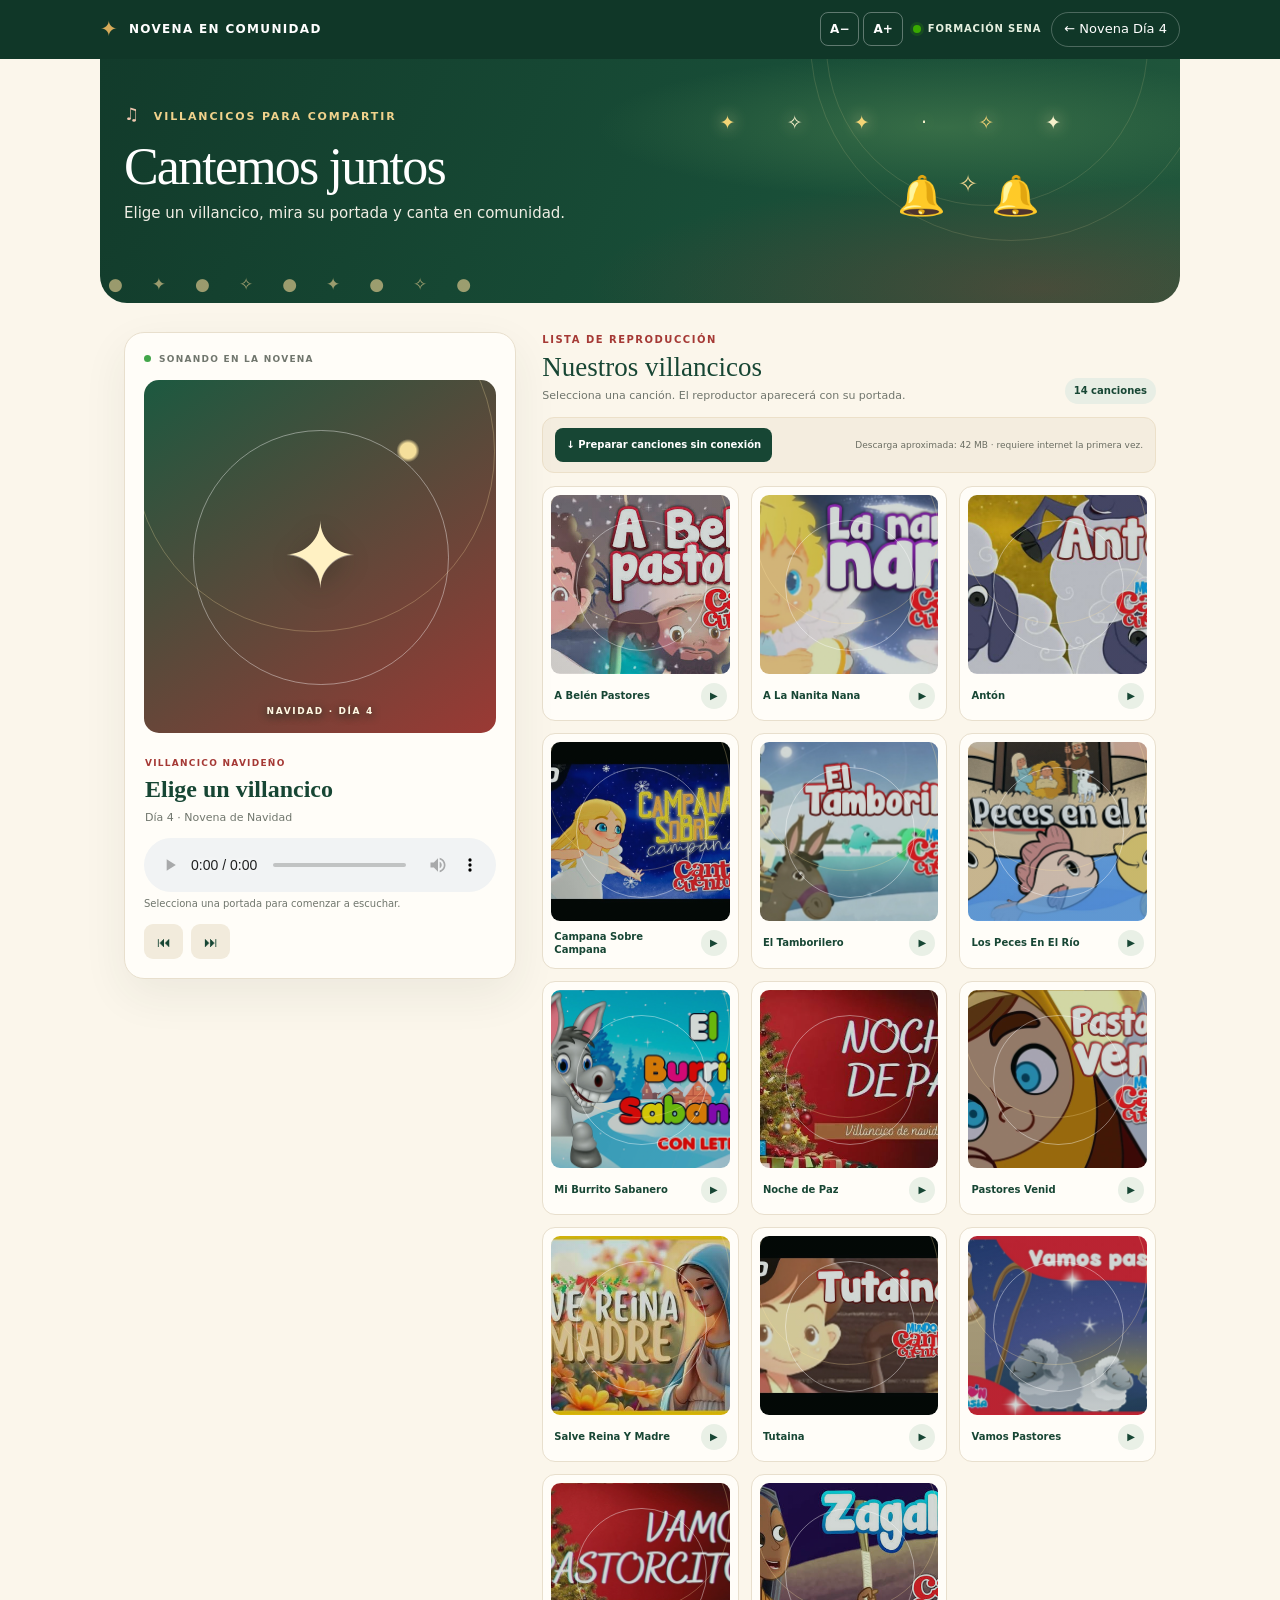
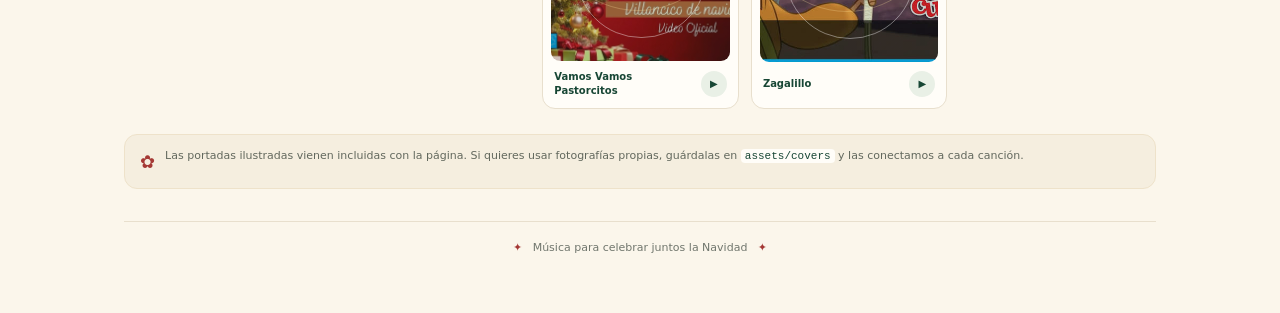
==== villancicos.html @ 40e1afbf "ya termine" ====
<!doctype html>
<html lang="es">
<head>
  <meta charset="utf-8">
  <meta name="viewport" content="width=device-width, initial-scale=1">
  <meta name="theme-color" content="#174634">
  <meta name="description" content="Escucha y comparte los villancicos de la Novena de Navidad, día 4.">
  <link rel="manifest" href="manifest.webmanifest">
  <link rel="icon" href="icon.svg" type="image/svg+xml">
  <title>Villancicos · Novena de Navidad Día 4</title>
  <link rel="stylesheet" href="styles.css">
  <link rel="stylesheet" href="music.css">
  <script src="music.js" defer></script>
  <script src="scale-controls.js" defer></script>
</head>
<body class="music-page">
  <header class="topbar">
    <a class="brand" href="index.html" aria-label="Volver a la novena">
      <span class="brand-mark" aria-hidden="true">✦</span>
      <span>NOVENA EN COMUNIDAD</span>
    </a>
    <div class="topbar-actions">
      <div class="text-size-controls" role="group" aria-label="Tamaño de letra">
        <button class="topbar-tool" id="textSmaller" type="button" aria-label="Disminuir tamaño de letra" title="Disminuir tamaño de letra">A−</button>
        <button class="topbar-tool" id="textLarger" type="button" aria-label="Aumentar tamaño de letra" title="Aumentar tamaño de letra">A+</button>
      </div>
      <span class="sena-chip"><span class="sena-dot" aria-hidden="true"></span> FORMACIÓN SENA</span>
      <a class="topbar-link" href="index.html">← Novena Día 4</a>
    </div>
  </header>

  <main>
    <section class="music-hero" aria-labelledby="musicPageTitle">
      <div class="music-lights" aria-hidden="true"><i>✦</i><i>✧</i><i>✦</i><i>·</i><i>✧</i><i>✦</i></div>
      <div class="music-hero-copy">
        <div class="eyebrow"><span aria-hidden="true">♫</span> Villancicos para compartir</div>
        <h1 id="musicPageTitle">Cantemos juntos</h1>
        <p>Elige un villancico, mira su portada y canta en comunidad.</p>
      </div>
      <div class="music-bells" aria-hidden="true">🔔 <span>✧</span> 🔔</div>
      <div class="music-hero-garland" aria-hidden="true">●　✦　●　✧　●　✦　●　✧　●</div>
    </section>

    <div class="music-layout">
      <aside class="now-playing-card" aria-label="Reproductor de villancicos">
        <div class="now-playing-heading"><span class="live-dot"></span> SONANDO EN LA NOVENA</div>
        <div id="currentCover" class="current-cover cover-art" aria-label="Portada del villancico">
          <span class="cover-symbol" aria-hidden="true">✦</span>
          <span class="cover-wordmark" aria-hidden="true">NAVIDAD · DÍA 4</span>
        </div>
        <div class="current-track-info">
          <span class="current-kicker" id="currentCategory">VILLANCICO NAVIDEÑO</span>
          <h2 id="currentTrackName">Elige un villancico</h2>
          <p id="currentTrackArtist">Día 4 · Novena de Navidad</p>
        </div>
        <audio id="audioPlayer" controls preload="metadata" aria-label="Reproductor de audio"></audio>
        <div class="player-note" id="playerStatus" aria-live="polite">Selecciona una portada para comenzar a escuchar.</div>
        <div class="player-shortcuts">
          <button class="round-control" id="previousTrack" type="button" aria-label="Villancico anterior">⏮</button>
          <button class="round-control" id="nextTrack" type="button" aria-label="Siguiente villancico">⏭</button>
        </div>
      </aside>

      <section class="playlist-panel" aria-labelledby="playlistTitle">
        <div class="playlist-heading">
          <div>
            <div class="section-kicker">LISTA DE REPRODUCCIÓN</div>
            <h2 id="playlistTitle">Nuestros villancicos</h2>
            <p>Selecciona una canción. El reproductor aparecerá con su portada.</p>
          </div>
          <span class="song-count" id="songCount"></span>
        </div>

        <div class="offline-tools">
          <button class="download-all" id="downloadAll" type="button"><span aria-hidden="true">↓</span> Preparar canciones sin conexión</button>
          <p id="offlineStatus" aria-live="polite">Descarga aproximada: 42 MB · requiere internet la primera vez.</p>
        </div>

        <div class="song-grid" id="songGrid" aria-label="Villancicos disponibles"></div>
      </section>
    </div>

    <section class="music-help">
      <span class="help-icon" aria-hidden="true">✿</span>
      <p>Las portadas ilustradas vienen incluidas con la página. Si quieres usar fotografías propias, guárdalas en <code>assets/covers</code> y las conectamos a cada canción.</p>
    </section>

    <footer class="footer"><span aria-hidden="true">✦</span> Música para celebrar juntos la Navidad <span aria-hidden="true">✦</span></footer>
  </main>
</body>
</html>
---- styles.css ----
:root {
  color-scheme: light;
  --pine: #174634;
  --pine-dark: #103728;
  --pine-light: #e8f0e7;
  --red: #a53935;
  --red-soft: #f5e9e4;
  --gold: #d6ab5a;
  --gold-pale: #f3e8cc;
  --cream: #fbf6eb;
  --paper: #fffdf8;
  --ink: #2d372f;
  --muted: #70766d;
  --line: #e8dfcd;
  --shadow: 0 16px 45px #273b2812;
  --reading-size: 16px;
}

* { box-sizing: border-box; }
html { scroll-behavior: smooth; }
body {
  margin: 0;
  background: var(--cream);
  color: var(--ink);
  font: 16px/1.6 system-ui, -apple-system, "Segoe UI", sans-serif;
}
button, a { font: inherit; }
button { cursor: pointer; }
a { color: inherit; text-decoration: none; }

.topbar {
  align-items: center;
  background: var(--pine-dark);
  color: #fff;
  display: flex;
  justify-content: space-between;
  padding: 12px max(24px, calc((100% - 1080px)/2));
}
.brand { align-items: center; display: flex; font-size: 12px; font-weight: 700; gap: 10px; letter-spacing: .11em; }
.brand-mark { color: var(--gold); font-size: 21px; }
.topbar-actions { align-items: center; display: flex; gap: 10px; }
.text-size-controls { align-items: center; display: inline-flex; gap: 4px; }
.topbar-tool, .topbar-action { background: transparent; border: 1px solid #ffffff55; border-radius: 8px; color: #fff; cursor: pointer; font: 700 12px/1 system-ui, sans-serif; min-height: 34px; padding: 7px 9px; }
.topbar-tool { min-width: 37px; }
.topbar-tool:hover, .topbar-action:hover { background: #ffffff18; }
.topbar-action[aria-pressed="true"] { background: #f3e5c5; border-color: #f3e5c5; color: var(--pine-dark); }
.sena-chip { align-items: center; color: #e5efdf; display: inline-flex; font-size: 10px; font-weight: 700; gap: 7px; letter-spacing: .08em; }
.sena-dot { background: #39a900; border-radius: 50%; box-shadow: 0 0 0 3px #39a9002e; height: 8px; width: 8px; }
.topbar-link { border: 1px solid #ffffff40; border-radius: 99px; font-size: 13px; padding: 6px 12px; }
.topbar-link:hover { background: #ffffff14; }

main { margin: 0 auto; max-width: 1080px; padding: 0 24px 56px; }
.hero {
  background:
    radial-gradient(ellipse at 75% 10%, #42734f88 0, transparent 34%),
    radial-gradient(ellipse at 88% 77%, #872f304d 0, transparent 30%),
    linear-gradient(115deg, #133e2e 0%, #194d38 55%, #205039 100%);
  border-radius: 0 0 30px 30px;
  color: #fff;
  margin: 0 -24px 35px;
  min-height: 360px;
  overflow: hidden;
  padding: 52px max(24px, calc((100% - 1032px)/2));
  position: relative;
}
.hero::before, .hero::after { border: 1px solid #e7c57420; border-radius: 50%; content: ""; height: 420px; position: absolute; right: -62px; top: -185px; width: 420px; }
.hero::after { height: 520px; right: -110px; top: -230px; width: 520px; }
.hero-stars { animation: twinkle 4.2s ease-in-out infinite, star-drift 7s ease-in-out infinite; color: #f1d78d9c; font-size: 27px; letter-spacing: 12px; position: absolute; right: 12%; top: 45px; }
.hero-copy { max-width: 630px; position: relative; z-index: 1; }
.eyebrow, .section-kicker { color: #ead39c; font-size: 11px; font-weight: 700; letter-spacing: .17em; text-transform: uppercase; }
.eyebrow span { color: #f0c7b0; font-size: 17px; margin-right: 7px; }
h1, h2, .card-title { font-family: Georgia, "Times New Roman", serif; }
h1 { font-size: clamp(43px, 6vw, 66px); font-weight: 400; letter-spacing: -.035em; line-height: 1.02; margin: 18px 0 13px; }
h1 em { color: #f0d18a; font-style: normal; }
.hero-copy > p { color: #f0eee4; font-size: 17px; margin: 0; max-width: 470px; }
.hero-button { align-items: center; background: #f3e5c5; border-radius: 10px; color: var(--pine-dark); display: inline-flex; font-size: 13px; font-weight: 700; gap: 13px; margin-top: 25px; padding: 11px 16px; }
.hero-button:hover { background: #fff2d2; transform: translateY(-1px); }
.nativity { align-items: center; background: radial-gradient(circle, #f3d5853b, #f3d58500 70%); border-radius: 50%; bottom: 16px; color: #f0cf80; display: flex; height: 260px; justify-content: center; position: absolute; right: 8%; width: 260px; }
.nativity-star { animation: star-glow 3.2s ease-in-out infinite; font-size: 66px; left: 81px; position: absolute; top: 21px; text-shadow: 0 0 32px #ffe2a4; }
.nativity-silhouette { bottom: 7px; color: #e4c989; font-size: 112px; opacity: .8; position: absolute; right: 34px; transform: rotate(-8deg); }
.nativity-candle { animation: candle-flicker 2s ease-in-out infinite; bottom: 36px; font-size: 61px; left: 35px; position: absolute; transform-origin: bottom center; }
.hero-garland { animation: garland-glow 5s ease-in-out infinite; bottom: 0; color: #c6d3a270; font-size: 21px; left: 0; letter-spacing: 5px; overflow: hidden; position: absolute; white-space: nowrap; width: 100%; }
@keyframes twinkle { 0%, 100% { opacity: .45; } 50% { opacity: 1; } }
@keyframes star-drift { 0%, 100% { translate: 0 0; } 50% { translate: 0 -8px; } }
@keyframes star-glow { 0%, 100% { filter: drop-shadow(0 0 8px #ffe2a4); scale: 1; } 50% { filter: drop-shadow(0 0 20px #ffe2a4); scale: 1.1; } }
@keyframes candle-flicker { 0%, 100% { rotate: -1deg; filter: brightness(1); } 50% { rotate: 1deg; filter: brightness(1.16); } }
@keyframes garland-glow { 0%, 100% { color: #c6d3a270; } 50% { color: #e9d18e; } }

.page-shell { align-items: start; display: grid; gap: 34px; grid-template-columns: 264px minmax(0,1fr); }
.rail { position: sticky; top: 20px; }
.rail-heading { color: var(--pine); font-size: 11px; font-weight: 700; letter-spacing: .13em; margin: 0 0 12px 12px; text-transform: uppercase; }
.tiny-star { color: var(--red); font-size: 16px; margin-right: 5px; }
.step-list { display: grid; gap: 5px; }
.step { align-items: center; background: transparent; border: 0; border-radius: 12px; color: #5c675d; display: flex; gap: 12px; padding: 11px 12px; text-align: left; width: 100%; }
.step:hover { background: #f2ecde; }
.step[aria-current="step"] { background: var(--pine-light); color: var(--pine); font-weight: 700; }
.step-num { align-items: center; border: 1px solid #c9c7b9; border-radius: 50%; display: inline-flex; flex: 0 0 28px; font-size: 12px; font-weight: 700; height: 28px; justify-content: center; }
.step[aria-current="step"] .step-num { background: var(--pine); border-color: var(--pine); color: #fff; }
.step-label { font-size: 13px; line-height: 1.35; }
.rail-note { background: #f4ebd9; border: 1px solid #eee2c9; border-radius: 14px; color: #62685c; font-size: 12px; line-height: 1.55; margin-top: 22px; padding: 15px; }
.rail-note p { margin: 6px 0 0; }
.note-icon { font-size: 21px; }

.content { min-width: 0; }
.content.section-enter .section-heading { animation: content-rise .42s cubic-bezier(.2,.7,.2,1) both; }
.content.section-enter .cards { animation: content-rise .5s cubic-bezier(.2,.7,.2,1) .06s both; }
.content.section-enter .bottom-nav { animation: content-rise .45s cubic-bezier(.2,.7,.2,1) .13s both; }
@keyframes content-rise { from { opacity: 0; transform: translateY(14px); filter: blur(2px); } to { opacity: 1; transform: translateY(0); filter: blur(0); } }
.section-heading { align-items: end; display: flex; justify-content: space-between; margin: 0 0 18px; }
.section-kicker { color: var(--red); font-size: 10px; letter-spacing: .15em; }
.section-heading h2, .music-heading h2 { color: var(--pine); font-size: 31px; font-weight: 500; letter-spacing: -.025em; line-height: 1.15; margin: 5px 0 5px; }
.section-heading p, .music-heading p { color: var(--muted); font-size: 13px; margin: 0; }
.reader-tools { display: flex; gap: 7px; }
.tool-btn { background: var(--paper); border: 1px solid var(--line); border-radius: 9px; color: var(--pine); height: 36px; width: 39px; }
.tool-btn:hover { background: var(--gold-pale); }
.cards { display: grid; gap: 11px; }
.prayer-card { background: var(--paper); border: 1px solid var(--line); border-radius: 15px; box-shadow: 0 4px 12px #2b3b250b; overflow: hidden; transition: border-color .22s, box-shadow .22s, transform .22s; }
.prayer-card:hover { box-shadow: 0 7px 19px #2b3b2514; transform: translateY(-1px); }
.prayer-card[open] { border-color: #c6d4c5; }
.prayer-card summary { align-items: center; cursor: pointer; display: flex; gap: 14px; list-style: none; min-height: 75px; padding: 14px 17px; }
.prayer-card summary::-webkit-details-marker { display: none; }
.card-icon { align-items: center; background: var(--red-soft); border-radius: 11px; color: var(--red); display: flex; flex: 0 0 42px; font-size: 19px; height: 42px; justify-content: center; }
.prayer-card:nth-child(even) .card-icon { background: var(--gold-pale); color: #9e742e; }
.card-title { color: var(--pine); display: block; font-size: 18px; line-height: 1.25; }
.card-subtitle { color: var(--muted); display: block; font-size: 11px; margin-top: 4px; }
.chevron { color: #81877c; font-size: 19px; margin-left: auto; transition: transform .18s; }
details[open] .chevron { transform: rotate(180deg); }
.prayer-body { border-top: 1px solid #eee8db; font-size: var(--reading-size); padding: 18px 22px 22px 73px; }
details[open] .prayer-body { animation: prayer-drop .34s cubic-bezier(.2,.7,.2,1) both; transform-origin: top; }
@keyframes prayer-drop { from { opacity: 0; transform: translateY(-9px); } to { opacity: 1; transform: translateY(0); } }
.prayer-body p { margin: 0; }
.prayer-body p + p { margin-top: 13px; }
.gozo-list { display: grid; gap: 7px; margin-top: 18px; }
.gozo-item { background: #fcfaf4; border: 1px solid #e9e1d1; border-radius: 10px; overflow: hidden; }
.gozo-item[open] { border-color: #c6d4c5; }
.gozo-item summary { align-items: center; color: var(--pine); cursor: pointer; display: flex; font: 700 13px/1.3 system-ui, sans-serif; gap: 10px; list-style: none; min-height: 46px; padding: 7px 11px; }
.gozo-item summary::-webkit-details-marker { display: none; }
.gozo-number { align-items: center; background: #e8efe5; border-radius: 50%; color: var(--pine); display: inline-flex; flex: 0 0 29px; font-size: 12px; height: 29px; justify-content: center; }
.gozo-chevron { color: #81877c; font-size: 17px; margin-left: auto; transition: transform .18s; }
.gozo-item[open] .gozo-chevron { transform: rotate(180deg); }
.gozo-body { border-top: 1px solid #eee8db; line-height: 1.65; padding: 12px 14px 14px 50px; }
.gozo-body p { margin: 0; }
.gozo-body .gozo-response { background: #f2ebdc; border-radius: 8px; color: var(--pine); font-size: .9em; margin-top: 12px; padding: 9px 11px; }
.gozo-item[open] .gozo-body { animation: prayer-drop .3s cubic-bezier(.2,.7,.2,1) both; transform-origin: top; }
.response-prayers { align-items: center; display: flex; flex-wrap: wrap; gap: 7px; margin-top: 15px; }
.response-label { color: var(--muted); flex: 0 0 100%; font: 700 10px/1.3 system-ui, sans-serif; letter-spacing: .08em; text-transform: uppercase; }
.response-button { background: #f2ebdc; border: 1px solid #eadfc9; border-radius: 8px; color: var(--pine); cursor: pointer; font: 600 11px/1.2 system-ui, sans-serif; padding: 8px 10px; transition: background .2s, transform .2s; }
.response-button:hover { background: #e4edde; transform: translateY(-1px); }
.response-button[aria-expanded="true"] { background: var(--pine); border-color: var(--pine); color: #fff; }
.response-text { background: #fbf7ee; border-left: 3px solid var(--gold); border-radius: 0 10px 10px 0; color: var(--ink); flex: 0 0 100%; font-size: .92em; line-height: 1.6; margin-top: 3px; padding: 13px 15px; }
.response-text[hidden] { display: none; }
.response-text.is-visible { animation: prayer-drop .34s cubic-bezier(.2,.7,.2,1) both; }
.response-text strong { color: var(--pine); display: block; font: 700 11px/1.3 system-ui, sans-serif; margin-bottom: 7px; }
.response-text p { margin: 0; }
.continue-button { background: transparent; border: 0; color: var(--pine); cursor: pointer; display: block; font: 700 11px/1.3 system-ui, sans-serif; margin-top: 14px; padding: 5px 0; text-decoration: underline; text-underline-offset: 3px; }
.continue-button:hover { color: var(--red); }
.pending { background: #f8f2e6; border-left: 3px solid var(--gold); color: #665d4b; font-size: .9em; line-height: 1.55; padding: 12px 14px; }
.pending strong { color: var(--pine); }
.bottom-nav { display: flex; justify-content: space-between; margin-top: 18px; }
.nav-btn { background: var(--pine); border: 0; border-radius: 10px; color: #fff; font-size: 13px; font-weight: 600; padding: 10px 15px; }
.nav-btn:hover:not(:disabled) { background: #215b41; }
.nav-btn.secondary { background: transparent; border: 1px solid var(--line); color: var(--pine); }
.nav-btn:disabled { background: #dedfd7; border-color: #dedfd7; color: #81847b; cursor: default; }
.open-music-page { background: var(--pine); border-radius: 8px; color: #fff; display: inline-block; font: 600 12px/1.3 system-ui, sans-serif; margin-top: 14px; padding: 9px 12px; }
.open-music-page:hover { background: #215b41; }

.credits { align-items: center; background: #f2ebdb; border: 1px solid #e8ddc7; border-radius: 17px; display: flex; gap: 17px; margin-top: 53px; padding: 21px 24px; }
.credits-mark { align-items: center; background: var(--pine); border-radius: 50%; color: var(--gold); display: flex; flex: 0 0 49px; font-family: Georgia, "Times New Roman", serif; font-size: 23px; height: 49px; justify-content: center; }
.credits-copy { min-width: 0; }
.credits-copy h2 { color: var(--pine); font-size: clamp(19px, 2.5vw, 24px); font-weight: 500; line-height: 1.2; margin: 4px 0; }
.credits-copy p { color: #5f675d; font-size: 12px; margin: 3px 0 0; }
.credits-copy .credits-cohort { color: var(--muted); font-size: 11px; }
.credits-cohort strong { color: var(--red); font-weight: 600; }
.brand-manual-link { background: #fffdf8; border: 1px solid #d7e4ce; border-radius: 9px; color: #267300; flex: 0 0 auto; font-size: 10px; font-weight: 700; margin-left: auto; padding: 8px 10px; }
.brand-manual-link:hover { background: #f1f8eb; }
.source-links { align-items: center; color: var(--muted); display: flex; flex-wrap: wrap; font-size: 11px; gap: 8px 15px; margin: 13px 3px 0; }
.source-links a { color: var(--pine); text-decoration: underline; text-underline-offset: 3px; }
.source-links a:hover { color: var(--red); }
.footer { border-top: 1px solid var(--line); color: var(--muted); font-size: 11px; margin-top: 50px; padding-top: 17px; text-align: center; }
.footer span { color: var(--red); padding: 0 7px; }
.sr-only { clip: rect(0,0,0,0); clip-path: inset(50%); height: 1px; overflow: hidden; position: absolute; white-space: nowrap; width: 1px; }
[data-page-scaled-text] { font-size: calc(var(--page-base-font-size) * var(--page-text-scale, 1)) !important; }

.celebration-mode .hero,
.celebration-mode .rail,
.celebration-mode .credits,
.celebration-mode .source-links,
.celebration-mode main > .footer { display: none !important; }
.celebration-mode .topbar { position: sticky; top: 0; z-index: 10; }
.celebration-mode .topbar-actions > :not(#celebrationToggle) { display: none !important; }
.celebration-mode .topbar { justify-content: flex-end; }
.celebration-mode .brand { margin-right: auto; }
.celebration-mode .page-shell { display: block; margin: 22px auto; max-width: 980px; }
.celebration-mode .content { --page-text-scale: 1.35; }
.celebration-mode .section-heading h2 { font-size: clamp(32px, 5vw, 44px); }
.celebration-mode .prayer-body { font-size: clamp(20px, 2.4vw, 26px); line-height: 1.75; padding: 26px clamp(20px, 5vw, 60px); }
.celebration-mode .prayer-card summary { min-height: 86px; }
.celebration-mode .card-title { font-size: 21px; }
.celebration-mode .card-subtitle { font-size: 14px; }
.celebration-mode .bottom-nav { margin-top: 24px; }
.celebration-mode .nav-btn { font-size: 18px; padding: 14px 19px; }
.celebration-mode .gozo-item summary { min-height: 58px; font-size: 17px; }
.celebration-mode .gozo-body { font-size: 1em; padding: 18px 22px; }
.celebration-mode .gozo-body .gozo-response { font-size: .92em; padding: 12px 14px; }

@media (max-width: 760px) {
  .topbar { padding: 11px 18px; }
  .topbar { flex-wrap: wrap; gap: 8px; }
  .topbar-actions { flex-wrap: wrap; gap: 6px; justify-content: flex-end; }
  .topbar-tool, .topbar-action { font-size: 11px; min-height: 32px; padding: 6px 7px; }
  .sena-chip { font-size: 9px; }
  main { padding: 0 16px 42px; }
  .hero { margin: 0 -16px 27px; min-height: 337px; padding: 40px 23px; }
  .hero-stars { right: 4%; top: 19px; }
  .hero-copy { max-width: 75%; }
  .hero-copy > p { font-size: 15px; }
  .nativity { bottom: -27px; right: -26px; transform: scale(.72); transform-origin: bottom right; }
  .page-shell { display: block; }
  .rail { margin-bottom: 23px; position: static; }
  .rail-heading, .rail-note { display: none; }
  .step-list { display: flex; gap: 7px; overflow-x: auto; padding: 0 0 5px; }
  .step { flex: 0 0 auto; padding: 7px; width: auto; }
  .step-label { display: none; }
  .section-heading h2 { font-size: 27px; }
  .section-heading p { max-width: 270px; }
  .prayer-body { padding: 15px; }
  .gozo-body { padding: 12px; }
  .credits { gap: 12px; margin-top: 39px; padding: 17px 15px; }
  .credits-mark { flex-basis: 39px; height: 39px; }
  .brand-manual-link { font-size: 9px; padding: 7px; }
  .source-links { align-items: flex-start; flex-direction: column; gap: 4px; }
}
@media (max-width: 420px) {
  .brand { font-size: 10px; }
  .topbar-link { font-size: 11px; }
  .hero { min-height: 325px; }
  .hero-copy { max-width: 90%; }
  .hero h1 { font-size: 43px; }
  .hero-stars { opacity: .65; }
  .nativity { opacity: .65; transform: scale(.58); }
  .section-heading { align-items: start; }
  .section-heading p { max-width: 230px; }
  .music-heading { align-items: start; }
}
@media (prefers-reduced-motion: reduce) {
  *, *::before, *::after { scroll-behavior: auto !important; transition-duration: .01ms !important; animation-duration: .01ms !important; animation-iteration-count: 1 !important; }
  .prayer-card:hover, .response-button:hover { transform: none; }
}

.print-program { display: none; }
@page { size: A4; margin: 16mm 14mm; }
@media print {
  body { background: #fff !important; color: #222 !important; font: 10pt/1.45 Georgia, "Times New Roman", serif; }
  body > header, body > main > :not(#printProgram) { display: none !important; }
  body > main { display: block !important; margin: 0 !important; max-width: none !important; padding: 0 !important; }
  #printProgram, #printProgram[hidden] { display: block !important; color: #222; }
  #printProgram h1, #printProgram h2, #printProgram h3, #printProgram h4 { color: #174634 !important; font-family: Georgia, "Times New Roman", serif; }
  .print-title { border-bottom: 2px solid #174634; font-size: 24pt; margin: 0 0 4pt; padding-bottom: 7pt; }
  .print-subtitle { color: #555; font: 9pt/1.4 system-ui, sans-serif; margin: 0 0 18pt; }
  .print-moment { margin: 0 0 15pt; }
  .print-moment > h2 { border-bottom: 1px solid #c9d4c6; font-size: 16pt; margin: 15pt 0 8pt; padding-bottom: 4pt; page-break-after: avoid; }
  .print-reading { margin: 0 0 10pt; page-break-inside: avoid; }
  .print-reading h3 { font-size: 12pt; margin: 8pt 0 4pt; page-break-after: avoid; }
  .print-reading h4 { font-size: 10pt; margin: 7pt 0 3pt; }
  .print-reading p { margin: 0 0 5pt; text-align: justify; }
  .print-gozos { margin: 5pt 0 0; padding-left: 23pt; }
  .print-gozos li { margin: 0 0 9pt; padding-left: 3pt; page-break-inside: avoid; }
  .print-response { color: #174634; font-weight: 700; margin-top: 3pt !important; text-align: left !important; }
  .print-song-grid { display: grid; gap: 9pt; grid-template-columns: repeat(3, 1fr); margin-top: 10pt; }
  .print-song-grid figure { align-items: center; display: flex; gap: 7pt; margin: 0; page-break-inside: avoid; }
  .print-song-grid img { border-radius: 5pt; height: 55pt; object-fit: cover; width: 55pt; }
  .print-song-grid figcaption { font: 9pt/1.3 system-ui, sans-serif; font-weight: 700; }
  .print-sources { border-top: 1px solid #bbb; font: 8pt/1.4 system-ui, sans-serif; margin-top: 18pt; padding-top: 7pt; }
  .print-sources h2 { font-size: 11pt; margin: 0 0 5pt; }
  .print-sources p { margin: 2pt 0; overflow-wrap: anywhere; }
  * { -webkit-print-color-adjust: exact !important; print-color-adjust: exact !important; }
}
---- music.css ----
.music-page { min-height: 100vh; }
.music-hero {
  background:
    radial-gradient(ellipse at 78% 28%, #61985c66 0, transparent 29%),
    radial-gradient(ellipse at 87% 94%, #9f3b3952 0, transparent 34%),
    linear-gradient(115deg, #123b2b 0%, #184d37 57%, #21573c 100%);
  border-radius: 0 0 27px 27px;
  color: white;
  margin: 0 -24px 29px;
  min-height: 244px;
  overflow: hidden;
  padding: 42px max(24px, calc((100% - 1032px)/2));
  position: relative;
}
.music-hero::before, .music-hero::after { border: 1px solid #f4db9b24; border-radius: 50%; content: ""; height: 320px; position: absolute; right: 3%; top: -175px; width: 320px; }
.music-hero::after { height: 400px; right: -3%; top: -220px; width: 400px; }
.music-hero-copy { max-width: 600px; position: relative; z-index: 1; }
.music-hero h1 { font-size: clamp(36px, 5vw, 52px); margin: 12px 0 8px; }
.music-hero-copy > p { color: #f0eee4; font-size: 15px; margin: 0; }
.music-hero .eyebrow { color: #f0d28c; }
.music-lights { display: flex; gap: clamp(20px, 4vw, 52px); position: absolute; right: 11%; top: 48px; }
.music-lights i { animation: music-light 2.7s ease-in-out infinite; color: #f4d476; font-size: 19px; font-style: normal; text-shadow: 0 0 16px #ffe6a6; }
.music-lights i:nth-child(2n) { animation-delay: .7s; color: #f6f0cb; }
.music-lights i:nth-child(3n) { animation-delay: 1.3s; }
@keyframes music-light { 0%, 100% { opacity: .4; transform: scale(.8); } 50% { opacity: 1; transform: scale(1.22); } }
.music-bells { animation: bell-sway 4s ease-in-out infinite; font-size: 39px; position: absolute; right: 13%; top: 106px; transform-origin: top center; }
.music-bells span { color: #efd48e; font-size: 24px; vertical-align: top; }
@keyframes bell-sway { 0%, 100% { rotate: -3deg; } 50% { rotate: 3deg; } }
.music-hero-garland { animation: music-garland 4.5s ease-in-out infinite; bottom: 5px; color: #e8cf92a3; font-size: 17px; left: 8px; letter-spacing: 6px; position: absolute; white-space: nowrap; }
@keyframes music-garland { 0%, 100% { opacity: .45; } 50% { opacity: 1; } }

.music-layout { align-items: start; display: grid; gap: 26px; grid-template-columns: minmax(290px, .78fr) minmax(0, 1.22fr); }
.playlist-panel { grid-column: 2; grid-row: 1; min-width: 0; }
.now-playing-card { background: var(--paper); border: 1px solid var(--line); border-radius: 20px; box-shadow: var(--shadow); grid-column: 1; grid-row: 1; padding: 19px; position: sticky; top: 15px; }
.now-playing-heading { align-items: center; color: var(--muted); display: flex; font-size: 9px; font-weight: 700; gap: 8px; letter-spacing: .14em; margin-bottom: 14px; }
.live-dot { animation: live-pulse 2s ease-out infinite; background: #42a64a; border-radius: 50%; height: 7px; width: 7px; }
@keyframes live-pulse { 0% { box-shadow: 0 0 0 0 #42a64a66; } 70%, 100% { box-shadow: 0 0 0 7px #42a64a00; } }
.cover-art { align-items: center; aspect-ratio: 1 / 1; background: var(--cover-background, radial-gradient(circle at 75% 20%, #f5df9b 0 2%, transparent 3%), linear-gradient(145deg, #1c5940, #9b3934)); border-radius: 15px; color: #fff1c3; display: flex; justify-content: center; overflow: hidden; position: relative; }
.cover-art::before, .cover-art::after { border: 1px solid #fff6; border-radius: 50%; content: ""; height: 72%; left: 14%; position: absolute; top: 14%; width: 72%; }
.cover-art::after { animation: cover-orbit 14s linear infinite; border-color: #ffe6a344; height: 102%; left: -3%; top: -31%; width: 102%; }
@keyframes cover-orbit { to { rotate: 360deg; } }
.cover-symbol { filter: drop-shadow(0 7px 12px #101a1044); font-size: clamp(58px, 7vw, 90px); position: relative; text-shadow: 0 1px 0 #fff6; z-index: 1; }
.cover-wordmark { bottom: 14px; color: #fff9e4; font-size: 9px; font-weight: 700; left: 0; letter-spacing: .18em; position: absolute; right: 0; text-align: center; text-shadow: 0 2px 8px #102d20; z-index: 1; }
.current-cover { width: 100%; }
.cover-art.has-photo { background-position: center; background-size: cover; }
.cover-art.has-photo .cover-symbol, .cover-art.has-photo .cover-wordmark { display: none; }
.current-track-info { margin: 15px 1px 12px; }
.current-kicker { color: var(--red); font-size: 9px; font-weight: 700; letter-spacing: .14em; }
.current-track-info h2 { color: var(--pine); font-size: 24px; line-height: 1.15; margin: 3px 0 5px; overflow-wrap: anywhere; }
.current-track-info p { color: var(--muted); font-size: 11px; margin: 0; }
.now-playing-card audio { display: block; min-height: 42px; width: 100%; }
.player-note { color: var(--muted); font-size: 10px; line-height: 1.45; margin-top: 5px; min-height: 15px; }
.player-shortcuts { display: flex; gap: 8px; margin-top: 12px; }
.round-control { background: #f2ebdc; border: 0; border-radius: 9px; color: var(--pine); font-size: 14px; height: 35px; width: 39px; }
.round-control:hover { background: var(--gold-pale); }

.playlist-heading { align-items: end; display: flex; justify-content: space-between; margin: 0 0 13px; }
.playlist-heading h2 { color: var(--pine); font-size: 27px; font-weight: 500; line-height: 1.15; margin: 4px 0; }
.playlist-heading p { color: var(--muted); font-size: 11px; margin: 0; }
.song-count { background: #e8eee5; border-radius: 99px; color: var(--pine); flex: 0 0 auto; font-size: 10px; font-weight: 700; padding: 5px 9px; }
.offline-tools { align-items: center; background: #f4eddf; border: 1px solid #ece0c9; border-radius: 12px; display: flex; gap: 11px; justify-content: space-between; margin-bottom: 13px; padding: 10px 12px; }
.offline-tools p { color: #6b6e63; font-size: 9px; line-height: 1.35; margin: 0; text-align: right; }
.download-all { background: var(--pine); border: 0; border-radius: 8px; color: white; flex: 0 0 auto; font-size: 10px; font-weight: 700; padding: 9px 11px; }
.download-all:hover:not(:disabled) { background: #226044; }
.download-all:disabled { cursor: wait; opacity: .65; }
.song-grid { display: grid; gap: 12px; grid-template-columns: repeat(3, minmax(0, 1fr)); }
.song-card { background: var(--paper); border: 1px solid var(--line); border-radius: 13px; color: var(--ink); cursor: pointer; min-width: 0; overflow: hidden; padding: 8px; text-align: left; transition: transform .18s, border-color .18s, box-shadow .18s; }
.song-card:hover { border-color: #bdcdb9; box-shadow: 0 8px 22px #253e2815; transform: translateY(-3px); }
.song-card[aria-current="true"] { border-color: var(--pine); box-shadow: 0 0 0 2px #17463418; }
.song-card .cover-art { border-radius: 9px; }
.song-card .cover-symbol { font-size: clamp(32px, 5vw, 54px); }
.song-card .cover-wordmark { bottom: 8px; font-size: 7px; }
.song-card-footer { align-items: center; display: flex; gap: 6px; justify-content: space-between; padding: 9px 3px 3px; }
.song-card-title { color: var(--pine); display: -webkit-box; font-size: 10px; font-weight: 700; line-height: 1.35; overflow: hidden; -webkit-box-orient: vertical; -webkit-line-clamp: 2; }
.song-card-play { align-items: center; background: #e9f0e6; border-radius: 50%; color: var(--pine); display: flex; flex: 0 0 26px; font-size: 10px; height: 26px; justify-content: center; }
.song-card[aria-current="true"] .song-card-play { background: var(--pine); color: white; }
.offline-tag { color: #51843d; font-size: 8px; font-weight: 700; margin: 0 3px 3px; }
.music-help { align-items: start; background: #f5eedf; border: 1px solid #eee2ca; border-radius: 13px; color: #62685d; display: flex; font-size: 11px; gap: 10px; line-height: 1.5; margin-top: 25px; padding: 13px 15px; }
.music-help p { margin: 0; }
.music-help code { background: #fffdf8; border-radius: 4px; color: var(--pine); padding: 1px 4px; }
.help-icon { color: var(--red); font-size: 18px; }
.music-page .footer { margin-top: 32px; }

@media (max-width: 760px) {
  .music-hero { margin: 0 -16px 23px; min-height: 218px; padding: 35px 22px; }
  .music-hero-copy { max-width: 78%; }
  .music-hero h1 { font-size: clamp(34px, 9vw, 45px); }
  .music-hero .eyebrow { font-size: 9px; }
  .music-lights { gap: 17px; right: 7%; top: 22px; }
  .music-lights i { font-size: 14px; }
  .music-bells { bottom: 30px; font-size: 31px; right: 8%; top: auto; }
  .music-hero-garland { font-size: 12px; letter-spacing: 3px; }
  .music-layout { display: flex; flex-direction: column; gap: 20px; }
  .now-playing-card { order: 0; padding: 15px; position: static; width: 100%; }
  .playlist-panel { order: 1; width: 100%; }
  .current-cover { margin: 0 auto; max-width: 310px; }
  .song-grid { gap: 9px; grid-template-columns: repeat(3, minmax(0, 1fr)); }
  .offline-tools { align-items: flex-start; flex-direction: column; gap: 6px; }
  .offline-tools p { text-align: left; }
}
@media (max-width: 430px) {
  .music-hero-copy { max-width: 93%; }
  .song-grid { grid-template-columns: repeat(2, minmax(0, 1fr)); }
  .song-card-title { font-size: 11px; }
}
@media (prefers-reduced-motion: reduce) {
  .music-lights i, .music-bells, .music-hero-garland, .live-dot, .cover-art::after, .song-card { animation: none !important; transition: none !important; }
}
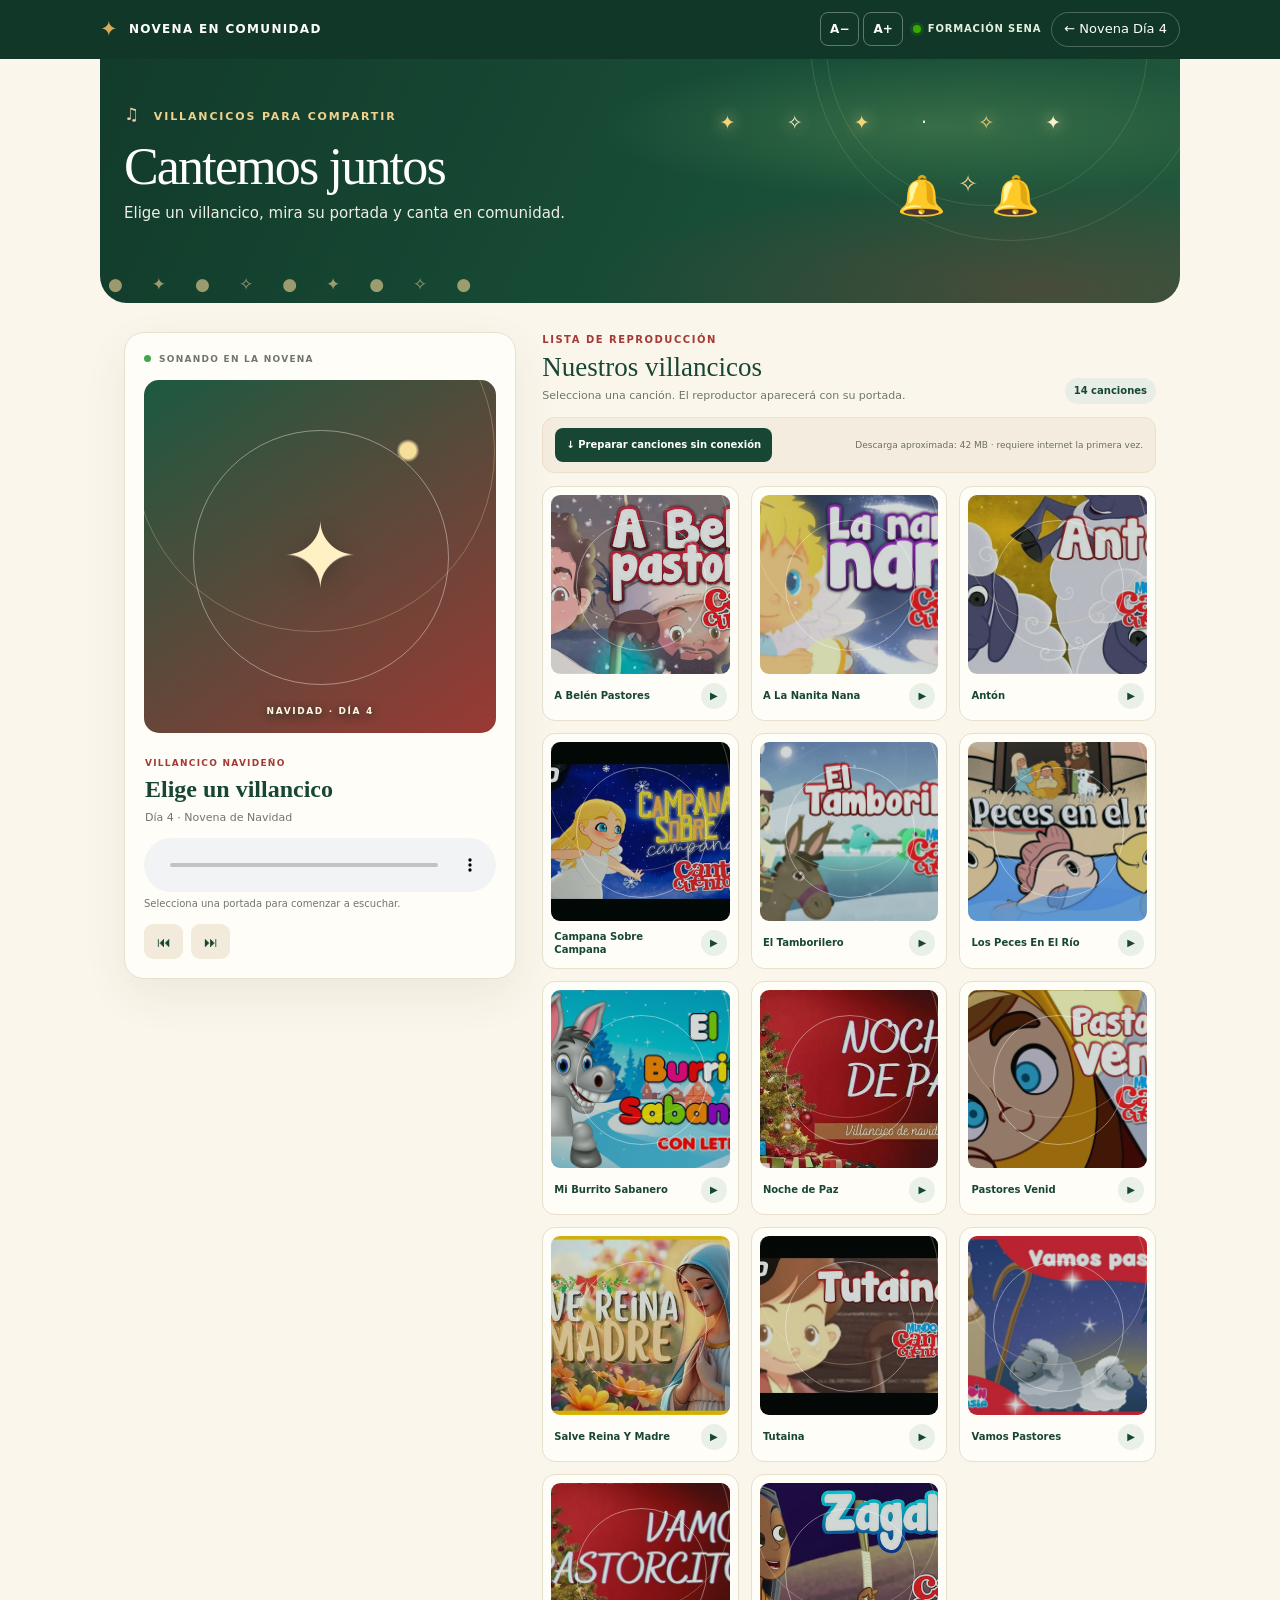
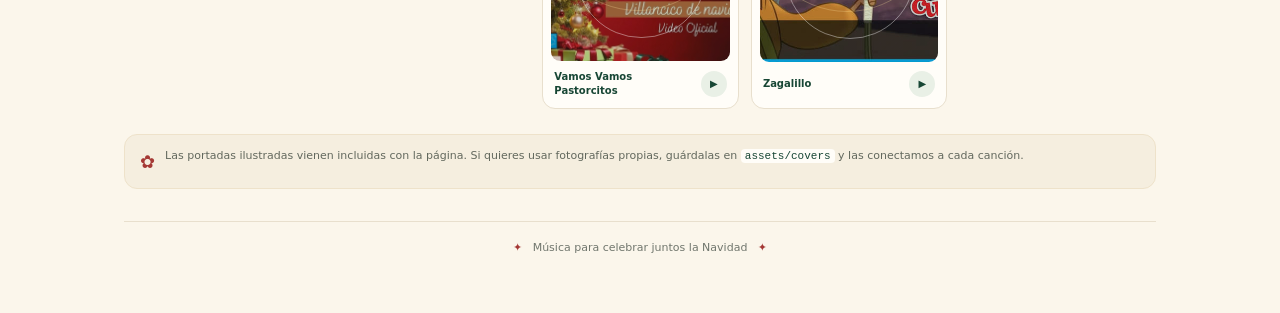
==== commit 34615d99: "ya termine" ====
--- a/villancicos.html
+++ b/villancicos.html
@@ -6,12 +6,12 @@
   <meta name="theme-color" content="#174634">
   <meta name="description" content="Escucha y comparte los villancicos de la Novena de Navidad, día 4.">
   <link rel="manifest" href="manifest.webmanifest">
-  <link rel="icon" href="icon.svg" type="image/svg+xml">
+  <link rel="icon" href="assets/images/icon.svg" type="image/svg+xml">
   <title>Villancicos · Novena de Navidad Día 4</title>
-  <link rel="stylesheet" href="styles.css">
-  <link rel="stylesheet" href="music.css">
-  <script src="music.js" defer></script>
-  <script src="scale-controls.js" defer></script>
+  <link rel="stylesheet" href="css/styles.css">
+  <link rel="stylesheet" href="css/music.css">
+  <script src="js/music.js" defer></script>
+  <script src="js/scale-controls.js" defer></script>
 </head>
 <body class="music-page">
   <header class="topbar">
--- a/css/styles.css
+++ b/css/styles.css
@@ -0,0 +1,289 @@
+:root {
+  color-scheme: light;
+  --pine: #174634;
+  --pine-dark: #103728;
+  --pine-light: #e8f0e7;
+  --red: #a53935;
+  --red-soft: #f5e9e4;
+  --gold: #d6ab5a;
+  --gold-pale: #f3e8cc;
+  --cream: #fbf6eb;
+  --paper: #fffdf8;
+  --ink: #2d372f;
+  --muted: #70766d;
+  --line: #e8dfcd;
+  --shadow: 0 16px 45px #273b2812;
+  --reading-size: 16px;
+}
+
+* { box-sizing: border-box; }
+html { scroll-behavior: smooth; }
+body {
+  margin: 0;
+  background: var(--cream);
+  color: var(--ink);
+  font: 16px/1.6 system-ui, -apple-system, "Segoe UI", sans-serif;
+}
+button, a { font: inherit; }
+button { cursor: pointer; }
+a { color: inherit; text-decoration: none; }
+
+.topbar {
+  align-items: center;
+  background: var(--pine-dark);
+  color: #fff;
+  display: flex;
+  justify-content: space-between;
+  padding: 12px max(24px, calc((100% - 1080px)/2));
+}
+.brand { align-items: center; display: flex; font-size: 12px; font-weight: 700; gap: 10px; letter-spacing: .11em; }
+.brand-mark { color: var(--gold); font-size: 21px; }
+.topbar-actions { align-items: center; display: flex; gap: 10px; }
+.text-size-controls { align-items: center; display: inline-flex; gap: 4px; }
+.topbar-tool, .topbar-action { background: transparent; border: 1px solid #ffffff55; border-radius: 8px; color: #fff; cursor: pointer; font: 700 12px/1 system-ui, sans-serif; min-height: 34px; padding: 7px 9px; }
+.topbar-tool { min-width: 37px; }
+.topbar-tool:hover, .topbar-action:hover { background: #ffffff18; }
+.topbar-action[aria-pressed="true"] { background: #f3e5c5; border-color: #f3e5c5; color: var(--pine-dark); }
+.sena-chip { align-items: center; color: #e5efdf; display: inline-flex; font-size: 10px; font-weight: 700; gap: 7px; letter-spacing: .08em; }
+.sena-dot { background: #39a900; border-radius: 50%; box-shadow: 0 0 0 3px #39a9002e; height: 8px; width: 8px; }
+.topbar-link { border: 1px solid #ffffff40; border-radius: 99px; font-size: 13px; padding: 6px 12px; }
+.topbar-link:hover { background: #ffffff14; }
+.music-fab { align-items: center; animation: music-fab-breathe 3.4s ease-in-out infinite; background: linear-gradient(135deg, #f1d38b, #e6bd69); border: 2px solid #fff8e8; border-radius: 999px; bottom: max(22px, env(safe-area-inset-bottom)); box-shadow: 0 9px 26px #123b2b55, 0 0 0 0 #d6ab5a66; color: var(--pine-dark); display: flex; font: 800 15px/1 system-ui, sans-serif; gap: 10px; min-height: 58px; padding: 9px 17px 9px 10px; position: fixed; right: max(22px, env(safe-area-inset-right)); text-decoration: none; z-index: 50; }
+.music-fab::before { animation: music-fab-ring 3.4s ease-out infinite; border: 2px solid #f1d38b; border-radius: inherit; content: ""; inset: -5px; pointer-events: none; position: absolute; }
+.music-fab:hover { animation-play-state: paused; box-shadow: 0 12px 32px #123b2b66; transform: translateY(-3px) scale(1.04); }
+.music-fab:focus-visible { outline: 3px solid #fff; outline-offset: 4px; }
+.music-fab-icon { align-items: center; background: #174634; border-radius: 50%; color: #ffe6a3; display: inline-flex; font-size: 21px; height: 37px; justify-content: center; width: 37px; }
+.music-fab-arrow { font-size: 18px; margin-left: 1px; }
+@keyframes music-fab-breathe { 0%, 100% { box-shadow: 0 8px 24px #123b2b44, 0 0 0 0 #d6ab5a66; } 50% { box-shadow: 0 10px 29px #123b2b5c, 0 0 0 7px #d6ab5a00; } }
+@keyframes music-fab-ring { 0% { opacity: .65; transform: scale(.96); } 75%, 100% { opacity: 0; transform: scale(1.14); } }
+
+main { margin: 0 auto; max-width: 1080px; padding: 0 24px 56px; }
+.hero {
+  background:
+    radial-gradient(ellipse at 75% 10%, #42734f88 0, transparent 34%),
+    radial-gradient(ellipse at 88% 77%, #872f304d 0, transparent 30%),
+    linear-gradient(115deg, #133e2e 0%, #194d38 55%, #205039 100%);
+  border-radius: 0 0 30px 30px;
+  color: #fff;
+  margin: 0 -24px 35px;
+  min-height: 360px;
+  overflow: hidden;
+  padding: 52px max(24px, calc((100% - 1032px)/2));
+  position: relative;
+}
+.hero::before, .hero::after { border: 1px solid #e7c57420; border-radius: 50%; content: ""; height: 420px; position: absolute; right: -62px; top: -185px; width: 420px; }
+.hero::after { height: 520px; right: -110px; top: -230px; width: 520px; }
+.hero-stars { animation: twinkle 4.2s ease-in-out infinite, star-drift 7s ease-in-out infinite; color: #f1d78d9c; font-size: 27px; letter-spacing: 12px; position: absolute; right: 12%; top: 45px; }
+.hero-copy { max-width: 630px; position: relative; z-index: 1; }
+.eyebrow, .section-kicker { color: #ead39c; font-size: 11px; font-weight: 700; letter-spacing: .17em; text-transform: uppercase; }
+.eyebrow span { color: #f0c7b0; font-size: 17px; margin-right: 7px; }
+h1, h2, .card-title { font-family: Georgia, "Times New Roman", serif; }
+h1 { font-size: clamp(43px, 6vw, 66px); font-weight: 400; letter-spacing: -.035em; line-height: 1.02; margin: 18px 0 13px; }
+h1 em { color: #f0d18a; font-style: normal; }
+.hero-copy > p { color: #f0eee4; font-size: 17px; margin: 0; max-width: 470px; }
+.hero-button { align-items: center; background: #f3e5c5; border-radius: 10px; color: var(--pine-dark); display: inline-flex; font-size: 13px; font-weight: 700; gap: 13px; margin-top: 25px; padding: 11px 16px; }
+.hero-button:hover { background: #fff2d2; transform: translateY(-1px); }
+.nativity { align-items: center; background: radial-gradient(circle, #f3d5853b, #f3d58500 70%); border-radius: 50%; bottom: 16px; color: #f0cf80; display: flex; height: 260px; justify-content: center; position: absolute; right: 8%; width: 260px; }
+.nativity-star { animation: star-glow 3.2s ease-in-out infinite; font-size: 66px; left: 81px; position: absolute; top: 21px; text-shadow: 0 0 32px #ffe2a4; }
+.nativity-silhouette { bottom: 7px; color: #e4c989; font-size: 112px; opacity: .8; position: absolute; right: 34px; transform: rotate(-8deg); }
+.nativity-candle { animation: candle-flicker 2s ease-in-out infinite; bottom: 36px; font-size: 61px; left: 35px; position: absolute; transform-origin: bottom center; }
+.hero-garland { animation: garland-glow 5s ease-in-out infinite; bottom: 0; color: #c6d3a270; font-size: 21px; left: 0; letter-spacing: 5px; overflow: hidden; position: absolute; white-space: nowrap; width: 100%; }
+@keyframes twinkle { 0%, 100% { opacity: .45; } 50% { opacity: 1; } }
+@keyframes star-drift { 0%, 100% { translate: 0 0; } 50% { translate: 0 -8px; } }
+@keyframes star-glow { 0%, 100% { filter: drop-shadow(0 0 8px #ffe2a4); scale: 1; } 50% { filter: drop-shadow(0 0 20px #ffe2a4); scale: 1.1; } }
+@keyframes candle-flicker { 0%, 100% { rotate: -1deg; filter: brightness(1); } 50% { rotate: 1deg; filter: brightness(1.16); } }
+@keyframes garland-glow { 0%, 100% { color: #c6d3a270; } 50% { color: #e9d18e; } }
+
+.page-shell { align-items: start; display: grid; gap: 34px; grid-template-columns: 264px minmax(0,1fr); }
+.rail { position: sticky; top: 20px; }
+.rail-heading { color: var(--pine); font-size: 11px; font-weight: 700; letter-spacing: .13em; margin: 0 0 12px 12px; text-transform: uppercase; }
+.tiny-star { color: var(--red); font-size: 16px; margin-right: 5px; }
+.step-list { display: grid; gap: 5px; }
+.step { align-items: center; background: transparent; border: 0; border-radius: 12px; color: #5c675d; display: flex; gap: 12px; padding: 11px 12px; text-align: left; width: 100%; }
+.step:hover { background: #f2ecde; }
+.step[aria-current="step"] { background: var(--pine-light); color: var(--pine); font-weight: 700; }
+.step-num { align-items: center; border: 1px solid #c9c7b9; border-radius: 50%; display: inline-flex; flex: 0 0 28px; font-size: 12px; font-weight: 700; height: 28px; justify-content: center; }
+.step[aria-current="step"] .step-num { background: var(--pine); border-color: var(--pine); color: #fff; }
+.step-label { font-size: 13px; line-height: 1.35; }
+.rail-note { background: #f4ebd9; border: 1px solid #eee2c9; border-radius: 14px; color: #62685c; font-size: 12px; line-height: 1.55; margin-top: 22px; padding: 15px; }
+.rail-note p { margin: 6px 0 0; }
+.note-icon { font-size: 21px; }
+
+.content { min-width: 0; }
+.content.section-enter .section-heading { animation: content-rise .42s cubic-bezier(.2,.7,.2,1) both; }
+.content.section-enter .cards { animation: content-rise .5s cubic-bezier(.2,.7,.2,1) .06s both; }
+.content.section-enter .bottom-nav { animation: content-rise .45s cubic-bezier(.2,.7,.2,1) .13s both; }
+@keyframes content-rise { from { opacity: 0; transform: translateY(14px); filter: blur(2px); } to { opacity: 1; transform: translateY(0); filter: blur(0); } }
+.section-heading { align-items: end; display: flex; justify-content: space-between; margin: 0 0 18px; }
+.section-kicker { color: var(--red); font-size: 10px; letter-spacing: .15em; }
+.section-heading h2, .music-heading h2 { color: var(--pine); font-size: 31px; font-weight: 500; letter-spacing: -.025em; line-height: 1.15; margin: 5px 0 5px; }
+.section-heading p, .music-heading p { color: var(--muted); font-size: 13px; margin: 0; }
+.reader-tools { display: flex; gap: 7px; }
+.tool-btn { background: var(--paper); border: 1px solid var(--line); border-radius: 9px; color: var(--pine); height: 36px; width: 39px; }
+.tool-btn:hover { background: var(--gold-pale); }
+.cards { display: grid; gap: 11px; }
+.prayer-card { background: var(--paper); border: 1px solid var(--line); border-radius: 15px; box-shadow: 0 4px 12px #2b3b250b; overflow: hidden; transition: border-color .22s, box-shadow .22s, transform .22s; }
+.prayer-card:hover { box-shadow: 0 7px 19px #2b3b2514; transform: translateY(-1px); }
+.prayer-card[open] { border-color: #c6d4c5; }
+.prayer-card summary { align-items: center; cursor: pointer; display: flex; gap: 14px; list-style: none; min-height: 75px; padding: 14px 17px; }
+.prayer-card summary::-webkit-details-marker { display: none; }
+.card-icon { align-items: center; background: var(--red-soft); border-radius: 11px; color: var(--red); display: flex; flex: 0 0 42px; font-size: 19px; height: 42px; justify-content: center; }
+.prayer-card:nth-child(even) .card-icon { background: var(--gold-pale); color: #9e742e; }
+.card-title { color: var(--pine); display: block; font-size: 18px; line-height: 1.25; }
+.card-subtitle { color: var(--muted); display: block; font-size: 11px; margin-top: 4px; }
+.chevron { color: #81877c; font-size: 19px; margin-left: auto; transition: transform .18s; }
+details[open] .chevron { transform: rotate(180deg); }
+.prayer-body { border-top: 1px solid #eee8db; font-size: var(--reading-size); padding: 18px 22px 22px 73px; }
+details[open] .prayer-body { animation: prayer-drop .34s cubic-bezier(.2,.7,.2,1) both; transform-origin: top; }
+@keyframes prayer-drop { from { opacity: 0; transform: translateY(-9px); } to { opacity: 1; transform: translateY(0); } }
+.prayer-body p { margin: 0; }
+.prayer-body p + p { margin-top: 13px; }
+.gozo-list { display: grid; gap: 7px; margin-top: 18px; }
+.gozo-item { background: #fcfaf4; border: 1px solid #e9e1d1; border-radius: 10px; overflow: hidden; }
+.gozo-item[open] { border-color: #c6d4c5; }
+.gozo-item summary { align-items: center; color: var(--pine); cursor: pointer; display: flex; font: 700 13px/1.3 system-ui, sans-serif; gap: 10px; list-style: none; min-height: 46px; padding: 7px 11px; }
+.gozo-item summary::-webkit-details-marker { display: none; }
+.gozo-number { align-items: center; background: #e8efe5; border-radius: 50%; color: var(--pine); display: inline-flex; flex: 0 0 29px; font-size: 12px; height: 29px; justify-content: center; }
+.gozo-chevron { color: #81877c; font-size: 17px; margin-left: auto; transition: transform .18s; }
+.gozo-item[open] .gozo-chevron { transform: rotate(180deg); }
+.gozo-body { border-top: 1px solid #eee8db; line-height: 1.65; padding: 12px 14px 14px 50px; }
+.gozo-body p { margin: 0; }
+.gozo-body .gozo-response { background: #f2ebdc; border-radius: 8px; color: var(--pine); font-size: .9em; margin-top: 12px; padding: 9px 11px; }
+.gozo-item[open] .gozo-body { animation: prayer-drop .3s cubic-bezier(.2,.7,.2,1) both; transform-origin: top; }
+.response-prayers { align-items: center; display: flex; flex-wrap: wrap; gap: 7px; margin-top: 15px; }
+.response-label { color: var(--muted); flex: 0 0 100%; font: 700 10px/1.3 system-ui, sans-serif; letter-spacing: .08em; text-transform: uppercase; }
+.response-button { background: #f2ebdc; border: 1px solid #eadfc9; border-radius: 8px; color: var(--pine); cursor: pointer; font: 600 11px/1.2 system-ui, sans-serif; padding: 8px 10px; transition: background .2s, transform .2s; }
+.response-button:hover { background: #e4edde; transform: translateY(-1px); }
+.response-button[aria-expanded="true"] { background: var(--pine); border-color: var(--pine); color: #fff; }
+.response-text { background: #fbf7ee; border-left: 3px solid var(--gold); border-radius: 0 10px 10px 0; color: var(--ink); flex: 0 0 100%; font-size: .92em; line-height: 1.6; margin-top: 3px; padding: 13px 15px; }
+.response-text[hidden] { display: none; }
+.response-text.is-visible { animation: prayer-drop .34s cubic-bezier(.2,.7,.2,1) both; }
+.response-text strong { color: var(--pine); display: block; font: 700 11px/1.3 system-ui, sans-serif; margin-bottom: 7px; }
+.response-text p { margin: 0; }
+.continue-button { background: transparent; border: 0; color: var(--pine); cursor: pointer; display: block; font: 700 11px/1.3 system-ui, sans-serif; margin-top: 14px; padding: 5px 0; text-decoration: underline; text-underline-offset: 3px; }
+.continue-button:hover { color: var(--red); }
+.pending { background: #f8f2e6; border-left: 3px solid var(--gold); color: #665d4b; font-size: .9em; line-height: 1.55; padding: 12px 14px; }
+.pending strong { color: var(--pine); }
+.bottom-nav { display: flex; justify-content: space-between; margin-top: 18px; }
+.nav-btn { background: var(--pine); border: 0; border-radius: 10px; color: #fff; font-size: 13px; font-weight: 600; padding: 10px 15px; }
+.nav-btn:hover:not(:disabled) { background: #215b41; }
+.nav-btn.secondary { background: transparent; border: 1px solid var(--line); color: var(--pine); }
+.nav-btn:disabled { background: #dedfd7; border-color: #dedfd7; color: #81847b; cursor: default; }
+.open-music-page { background: var(--pine); border-radius: 8px; color: #fff; display: inline-block; font: 600 12px/1.3 system-ui, sans-serif; margin-top: 14px; padding: 9px 12px; }
+.open-music-page:hover { background: #215b41; }
+
+.credits { align-items: center; background: #f2ebdb; border: 1px solid #e8ddc7; border-radius: 17px; display: flex; gap: 17px; margin-top: 53px; padding: 21px 24px; }
+.credits-mark { align-items: center; background: var(--pine); border-radius: 50%; color: var(--gold); display: flex; flex: 0 0 49px; font-family: Georgia, "Times New Roman", serif; font-size: 23px; height: 49px; justify-content: center; }
+.credits-copy { min-width: 0; }
+.credits-copy h2 { color: var(--pine); font-size: clamp(19px, 2.5vw, 24px); font-weight: 500; line-height: 1.2; margin: 4px 0; }
+.credits-copy p { color: #5f675d; font-size: 12px; margin: 3px 0 0; }
+.credits-copy .credits-cohort { color: var(--muted); font-size: 11px; }
+.credits-cohort strong { color: var(--red); font-weight: 600; }
+.brand-manual-link { background: #fffdf8; border: 1px solid #d7e4ce; border-radius: 9px; color: #267300; flex: 0 0 auto; font-size: 10px; font-weight: 700; margin-left: auto; padding: 8px 10px; }
+.brand-manual-link:hover { background: #f1f8eb; }
+.source-links { align-items: center; color: var(--muted); display: flex; flex-wrap: wrap; font-size: 11px; gap: 8px 15px; margin: 13px 3px 0; }
+.source-links a { color: var(--pine); text-decoration: underline; text-underline-offset: 3px; }
+.source-links a:hover { color: var(--red); }
+.footer { border-top: 1px solid var(--line); color: var(--muted); font-size: 11px; margin-top: 50px; padding-top: 17px; text-align: center; }
+.footer span { color: var(--red); padding: 0 7px; }
+.sr-only { clip: rect(0,0,0,0); clip-path: inset(50%); height: 1px; overflow: hidden; position: absolute; white-space: nowrap; width: 1px; }
+[data-page-scaled-text] { font-size: calc(var(--page-base-font-size) * var(--page-text-scale, 1)) !important; }
+
+.celebration-mode .hero,
+.celebration-mode .rail,
+.celebration-mode .credits,
+.celebration-mode .source-links,
+.celebration-mode main > .footer { display: none !important; }
+.celebration-mode .topbar { position: sticky; top: 0; z-index: 10; }
+.celebration-mode .topbar-actions > :not(#celebrationToggle) { display: none !important; }
+.celebration-mode .music-fab { display: none !important; }
+.celebration-mode .topbar { justify-content: flex-end; }
+.celebration-mode .brand { margin-right: auto; }
+.celebration-mode .page-shell { display: block; margin: 22px auto; max-width: 980px; }
+.celebration-mode .content { --page-text-scale: 1.35; }
+.celebration-mode .section-heading h2 { font-size: clamp(32px, 5vw, 44px); }
+.celebration-mode .prayer-body { font-size: clamp(20px, 2.4vw, 26px); line-height: 1.75; padding: 26px clamp(20px, 5vw, 60px); }
+.celebration-mode .prayer-card summary { min-height: 86px; }
+.celebration-mode .card-title { font-size: 21px; }
+.celebration-mode .card-subtitle { font-size: 14px; }
+.celebration-mode .bottom-nav { margin-top: 24px; }
+.celebration-mode .nav-btn { font-size: 18px; padding: 14px 19px; }
+.celebration-mode .gozo-item summary { min-height: 58px; font-size: 17px; }
+.celebration-mode .gozo-body { font-size: 1em; padding: 18px 22px; }
+.celebration-mode .gozo-body .gozo-response { font-size: .92em; padding: 12px 14px; }
+
+@media (max-width: 760px) {
+  .topbar { padding: 11px 18px; }
+  .topbar { flex-wrap: wrap; gap: 8px; }
+  .topbar-actions { flex-wrap: wrap; gap: 6px; justify-content: flex-end; }
+  .topbar-tool, .topbar-action { font-size: 11px; min-height: 32px; padding: 6px 7px; }
+  .sena-chip { font-size: 9px; }
+  main { padding: 0 16px 42px; }
+  .hero { margin: 0 -16px 27px; min-height: 337px; padding: 40px 23px; }
+  .hero-stars { right: 4%; top: 19px; }
+  .hero-copy { max-width: 75%; }
+  .hero-copy > p { font-size: 15px; }
+  .nativity { bottom: -27px; right: -26px; transform: scale(.72); transform-origin: bottom right; }
+  .page-shell { display: block; }
+  .rail { margin-bottom: 23px; position: static; }
+  .rail-heading, .rail-note { display: none; }
+  .step-list { display: flex; gap: 7px; overflow-x: auto; padding: 0 0 5px; }
+  .step { flex: 0 0 auto; padding: 7px; width: auto; }
+  .step-label { display: none; }
+  .section-heading h2 { font-size: 27px; }
+  .section-heading p { max-width: 270px; }
+  .prayer-body { padding: 15px; }
+  .gozo-body { padding: 12px; }
+  .credits { gap: 12px; margin-top: 39px; padding: 17px 15px; }
+  .credits-mark { flex-basis: 39px; height: 39px; }
+  .brand-manual-link { font-size: 9px; padding: 7px; }
+  .source-links { align-items: flex-start; flex-direction: column; gap: 4px; }
+}
+@media (max-width: 420px) {
+  .brand { font-size: 10px; }
+  .topbar-link { font-size: 11px; }
+  .hero { min-height: 325px; }
+  .hero-copy { max-width: 90%; }
+  .hero h1 { font-size: 43px; }
+  .hero-stars { opacity: .65; }
+  .nativity { opacity: .65; transform: scale(.58); }
+  .section-heading { align-items: start; }
+  .section-heading p { max-width: 230px; }
+  .music-heading { align-items: start; }
+}
+@media (prefers-reduced-motion: reduce) {
+  *, *::before, *::after { scroll-behavior: auto !important; transition-duration: .01ms !important; animation-duration: .01ms !important; animation-iteration-count: 1 !important; }
+  .prayer-card:hover, .response-button:hover { transform: none; }
+  .music-fab { animation: none; }
+  .music-fab::before { animation: none; }
+}
+
+.print-program { display: none; }
+@page { size: A4; margin: 16mm 14mm; }
+@media print {
+  body { background: #fff !important; color: #222 !important; font: 10pt/1.45 Georgia, "Times New Roman", serif; }
+  body > header, body > main > :not(#printProgram) { display: none !important; }
+  body > .music-fab { display: none !important; }
+  body > main { display: block !important; margin: 0 !important; max-width: none !important; padding: 0 !important; }
+  #printProgram, #printProgram[hidden] { display: block !important; color: #222; }
+  #printProgram h1, #printProgram h2, #printProgram h3, #printProgram h4 { color: #174634 !important; font-family: Georgia, "Times New Roman", serif; }
+  .print-title { border-bottom: 2px solid #174634; font-size: 24pt; margin: 0 0 4pt; padding-bottom: 7pt; }
+  .print-subtitle { color: #555; font: 9pt/1.4 system-ui, sans-serif; margin: 0 0 18pt; }
+  .print-moment { margin: 0 0 15pt; }
+  .print-moment > h2 { border-bottom: 1px solid #c9d4c6; font-size: 16pt; margin: 15pt 0 8pt; padding-bottom: 4pt; page-break-after: avoid; }
+  .print-reading { margin: 0 0 10pt; page-break-inside: avoid; }
+  .print-reading h3 { font-size: 12pt; margin: 8pt 0 4pt; page-break-after: avoid; }
+  .print-reading h4 { font-size: 10pt; margin: 7pt 0 3pt; }
+  .print-reading p { margin: 0 0 5pt; text-align: justify; }
+  .print-gozos { margin: 5pt 0 0; padding-left: 23pt; }
+  .print-gozos li { margin: 0 0 9pt; padding-left: 3pt; page-break-inside: avoid; }
+  .print-response { color: #174634; font-weight: 700; margin-top: 3pt !important; text-align: left !important; }
+  .print-song-grid { display: grid; gap: 9pt; grid-template-columns: repeat(3, 1fr); margin-top: 10pt; }
+  .print-song-grid figure { align-items: center; display: flex; gap: 7pt; margin: 0; page-break-inside: avoid; }
+  .print-song-grid img { border-radius: 5pt; height: 55pt; object-fit: cover; width: 55pt; }
+  .print-song-grid figcaption { font: 9pt/1.3 system-ui, sans-serif; font-weight: 700; }
+  .print-sources { border-top: 1px solid #bbb; font: 8pt/1.4 system-ui, sans-serif; margin-top: 18pt; padding-top: 7pt; }
+  .print-sources h2 { font-size: 11pt; margin: 0 0 5pt; }
+  .print-sources p { margin: 2pt 0; overflow-wrap: anywhere; }
+  * { -webkit-print-color-adjust: exact !important; print-color-adjust: exact !important; }
+}
--- a/css/music.css
+++ b/css/music.css
@@ -0,0 +1,108 @@
+.music-page { min-height: 100vh; }
+.music-hero {
+  background:
+    radial-gradient(ellipse at 78% 28%, #61985c66 0, transparent 29%),
+    radial-gradient(ellipse at 87% 94%, #9f3b3952 0, transparent 34%),
+    linear-gradient(115deg, #123b2b 0%, #184d37 57%, #21573c 100%);
+  border-radius: 0 0 27px 27px;
+  color: white;
+  margin: 0 -24px 29px;
+  min-height: 244px;
+  overflow: hidden;
+  padding: 42px max(24px, calc((100% - 1032px)/2));
+  position: relative;
+}
+.music-hero::before, .music-hero::after { border: 1px solid #f4db9b24; border-radius: 50%; content: ""; height: 320px; position: absolute; right: 3%; top: -175px; width: 320px; }
+.music-hero::after { height: 400px; right: -3%; top: -220px; width: 400px; }
+.music-hero-copy { max-width: 600px; position: relative; z-index: 1; }
+.music-hero h1 { font-size: clamp(36px, 5vw, 52px); margin: 12px 0 8px; }
+.music-hero-copy > p { color: #f0eee4; font-size: 15px; margin: 0; }
+.music-hero .eyebrow { color: #f0d28c; }
+.music-lights { display: flex; gap: clamp(20px, 4vw, 52px); position: absolute; right: 11%; top: 48px; }
+.music-lights i { animation: music-light 2.7s ease-in-out infinite; color: #f4d476; font-size: 19px; font-style: normal; text-shadow: 0 0 16px #ffe6a6; }
+.music-lights i:nth-child(2n) { animation-delay: .7s; color: #f6f0cb; }
+.music-lights i:nth-child(3n) { animation-delay: 1.3s; }
+@keyframes music-light { 0%, 100% { opacity: .4; transform: scale(.8); } 50% { opacity: 1; transform: scale(1.22); } }
+.music-bells { animation: bell-sway 4s ease-in-out infinite; font-size: 39px; position: absolute; right: 13%; top: 106px; transform-origin: top center; }
+.music-bells span { color: #efd48e; font-size: 24px; vertical-align: top; }
+@keyframes bell-sway { 0%, 100% { rotate: -3deg; } 50% { rotate: 3deg; } }
+.music-hero-garland { animation: music-garland 4.5s ease-in-out infinite; bottom: 5px; color: #e8cf92a3; font-size: 17px; left: 8px; letter-spacing: 6px; position: absolute; white-space: nowrap; }
+@keyframes music-garland { 0%, 100% { opacity: .45; } 50% { opacity: 1; } }
+
+.music-layout { align-items: start; display: grid; gap: 26px; grid-template-columns: minmax(290px, .78fr) minmax(0, 1.22fr); }
+.playlist-panel { grid-column: 2; grid-row: 1; min-width: 0; }
+.now-playing-card { background: var(--paper); border: 1px solid var(--line); border-radius: 20px; box-shadow: var(--shadow); grid-column: 1; grid-row: 1; padding: 19px; position: sticky; top: 15px; }
+.now-playing-heading { align-items: center; color: var(--muted); display: flex; font-size: 9px; font-weight: 700; gap: 8px; letter-spacing: .14em; margin-bottom: 14px; }
+.live-dot { animation: live-pulse 2s ease-out infinite; background: #42a64a; border-radius: 50%; height: 7px; width: 7px; }
+@keyframes live-pulse { 0% { box-shadow: 0 0 0 0 #42a64a66; } 70%, 100% { box-shadow: 0 0 0 7px #42a64a00; } }
+.cover-art { align-items: center; aspect-ratio: 1 / 1; background: var(--cover-background, radial-gradient(circle at 75% 20%, #f5df9b 0 2%, transparent 3%), linear-gradient(145deg, #1c5940, #9b3934)); border-radius: 15px; color: #fff1c3; display: flex; justify-content: center; overflow: hidden; position: relative; }
+.cover-art::before, .cover-art::after { border: 1px solid #fff6; border-radius: 50%; content: ""; height: 72%; left: 14%; position: absolute; top: 14%; width: 72%; }
+.cover-art::after { animation: cover-orbit 14s linear infinite; border-color: #ffe6a344; height: 102%; left: -3%; top: -31%; width: 102%; }
+@keyframes cover-orbit { to { rotate: 360deg; } }
+.cover-symbol { filter: drop-shadow(0 7px 12px #101a1044); font-size: clamp(58px, 7vw, 90px); position: relative; text-shadow: 0 1px 0 #fff6; z-index: 1; }
+.cover-wordmark { bottom: 14px; color: #fff9e4; font-size: 9px; font-weight: 700; left: 0; letter-spacing: .18em; position: absolute; right: 0; text-align: center; text-shadow: 0 2px 8px #102d20; z-index: 1; }
+.current-cover { width: 100%; }
+.cover-art.has-photo { background-position: center; background-size: cover; }
+.cover-art.has-photo .cover-symbol, .cover-art.has-photo .cover-wordmark { display: none; }
+.current-track-info { margin: 15px 1px 12px; }
+.current-kicker { color: var(--red); font-size: 9px; font-weight: 700; letter-spacing: .14em; }
+.current-track-info h2 { color: var(--pine); font-size: 24px; line-height: 1.15; margin: 3px 0 5px; overflow-wrap: anywhere; }
+.current-track-info p { color: var(--muted); font-size: 11px; margin: 0; }
+.now-playing-card audio { display: block; min-height: 42px; width: 100%; }
+.player-note { color: var(--muted); font-size: 10px; line-height: 1.45; margin-top: 5px; min-height: 15px; }
+.player-shortcuts { display: flex; gap: 8px; margin-top: 12px; }
+.round-control { background: #f2ebdc; border: 0; border-radius: 9px; color: var(--pine); font-size: 14px; height: 35px; width: 39px; }
+.round-control:hover { background: var(--gold-pale); }
+
+.playlist-heading { align-items: end; display: flex; justify-content: space-between; margin: 0 0 13px; }
+.playlist-heading h2 { color: var(--pine); font-size: 27px; font-weight: 500; line-height: 1.15; margin: 4px 0; }
+.playlist-heading p { color: var(--muted); font-size: 11px; margin: 0; }
+.song-count { background: #e8eee5; border-radius: 99px; color: var(--pine); flex: 0 0 auto; font-size: 10px; font-weight: 700; padding: 5px 9px; }
+.offline-tools { align-items: center; background: #f4eddf; border: 1px solid #ece0c9; border-radius: 12px; display: flex; gap: 11px; justify-content: space-between; margin-bottom: 13px; padding: 10px 12px; }
+.offline-tools p { color: #6b6e63; font-size: 9px; line-height: 1.35; margin: 0; text-align: right; }
+.download-all { background: var(--pine); border: 0; border-radius: 8px; color: white; flex: 0 0 auto; font-size: 10px; font-weight: 700; padding: 9px 11px; }
+.download-all:hover:not(:disabled) { background: #226044; }
+.download-all:disabled { cursor: wait; opacity: .65; }
+.song-grid { display: grid; gap: 12px; grid-template-columns: repeat(3, minmax(0, 1fr)); }
+.song-card { background: var(--paper); border: 1px solid var(--line); border-radius: 13px; color: var(--ink); cursor: pointer; min-width: 0; overflow: hidden; padding: 8px; text-align: left; transition: transform .18s, border-color .18s, box-shadow .18s; }
+.song-card:hover { border-color: #bdcdb9; box-shadow: 0 8px 22px #253e2815; transform: translateY(-3px); }
+.song-card[aria-current="true"] { border-color: var(--pine); box-shadow: 0 0 0 2px #17463418; }
+.song-card .cover-art { border-radius: 9px; }
+.song-card .cover-symbol { font-size: clamp(32px, 5vw, 54px); }
+.song-card .cover-wordmark { bottom: 8px; font-size: 7px; }
+.song-card-footer { align-items: center; display: flex; gap: 6px; justify-content: space-between; padding: 9px 3px 3px; }
+.song-card-title { color: var(--pine); display: -webkit-box; font-size: 10px; font-weight: 700; line-height: 1.35; overflow: hidden; -webkit-box-orient: vertical; -webkit-line-clamp: 2; }
+.song-card-play { align-items: center; background: #e9f0e6; border-radius: 50%; color: var(--pine); display: flex; flex: 0 0 26px; font-size: 10px; height: 26px; justify-content: center; }
+.song-card[aria-current="true"] .song-card-play { background: var(--pine); color: white; }
+.offline-tag { color: #51843d; font-size: 8px; font-weight: 700; margin: 0 3px 3px; }
+.music-help { align-items: start; background: #f5eedf; border: 1px solid #eee2ca; border-radius: 13px; color: #62685d; display: flex; font-size: 11px; gap: 10px; line-height: 1.5; margin-top: 25px; padding: 13px 15px; }
+.music-help p { margin: 0; }
+.music-help code { background: #fffdf8; border-radius: 4px; color: var(--pine); padding: 1px 4px; }
+.help-icon { color: var(--red); font-size: 18px; }
+.music-page .footer { margin-top: 32px; }
+
+@media (max-width: 760px) {
+  .music-hero { margin: 0 -16px 23px; min-height: 218px; padding: 35px 22px; }
+  .music-hero-copy { max-width: 78%; }
+  .music-hero h1 { font-size: clamp(34px, 9vw, 45px); }
+  .music-hero .eyebrow { font-size: 9px; }
+  .music-lights { gap: 17px; right: 7%; top: 22px; }
+  .music-lights i { font-size: 14px; }
+  .music-bells { bottom: 30px; font-size: 31px; right: 8%; top: auto; }
+  .music-hero-garland { font-size: 12px; letter-spacing: 3px; }
+  .music-layout { display: flex; flex-direction: column; gap: 20px; }
+  .now-playing-card { order: 0; padding: 15px; position: static; width: 100%; }
+  .playlist-panel { order: 1; width: 100%; }
+  .current-cover { margin: 0 auto; max-width: 310px; }
+  .song-grid { gap: 9px; grid-template-columns: repeat(3, minmax(0, 1fr)); }
+  .offline-tools { align-items: flex-start; flex-direction: column; gap: 6px; }
+  .offline-tools p { text-align: left; }
+}
+@media (max-width: 430px) {
+  .music-hero-copy { max-width: 93%; }
+  .song-grid { grid-template-columns: repeat(2, minmax(0, 1fr)); }
+  .song-card-title { font-size: 11px; }
+}
+@media (prefers-reduced-motion: reduce) {
+  .music-lights i, .music-bells, .music-hero-garland, .live-dot, .cover-art::after, .song-card { animation: none !important; transition: none !important; }
+}
